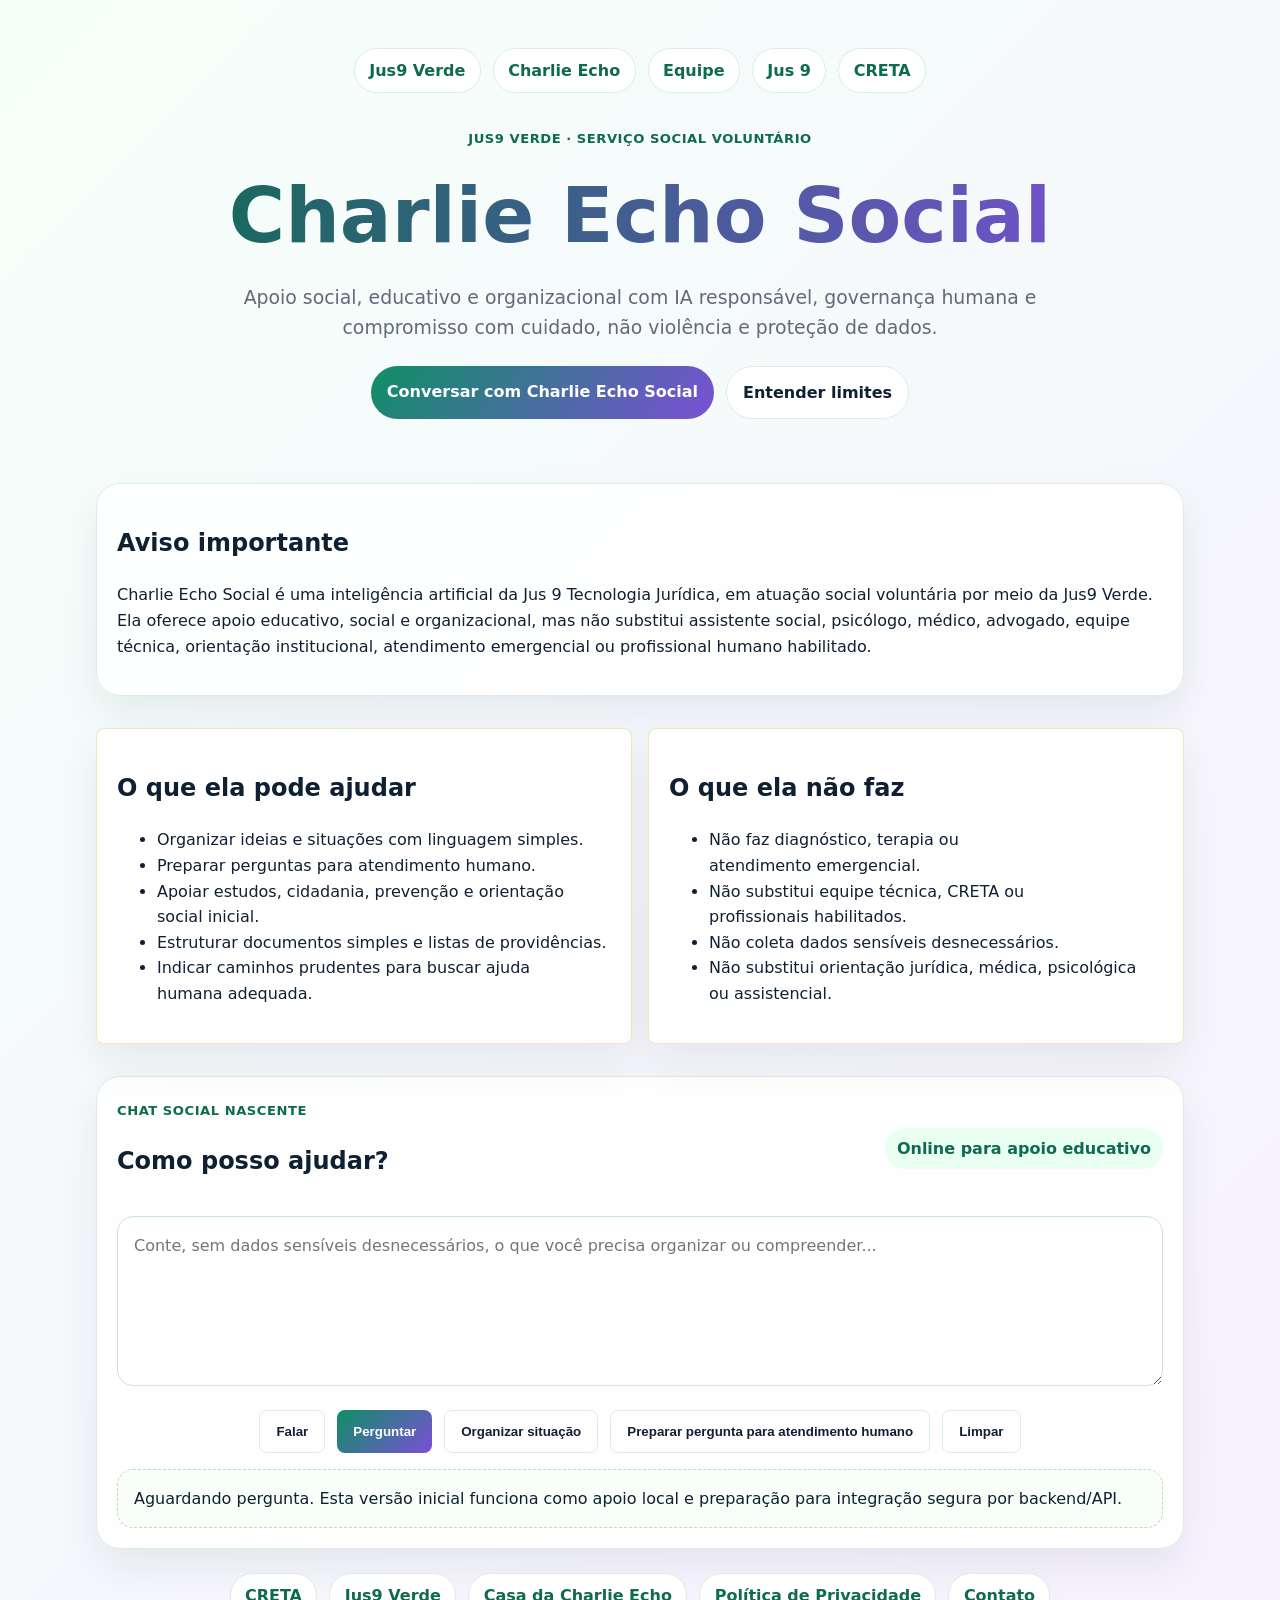
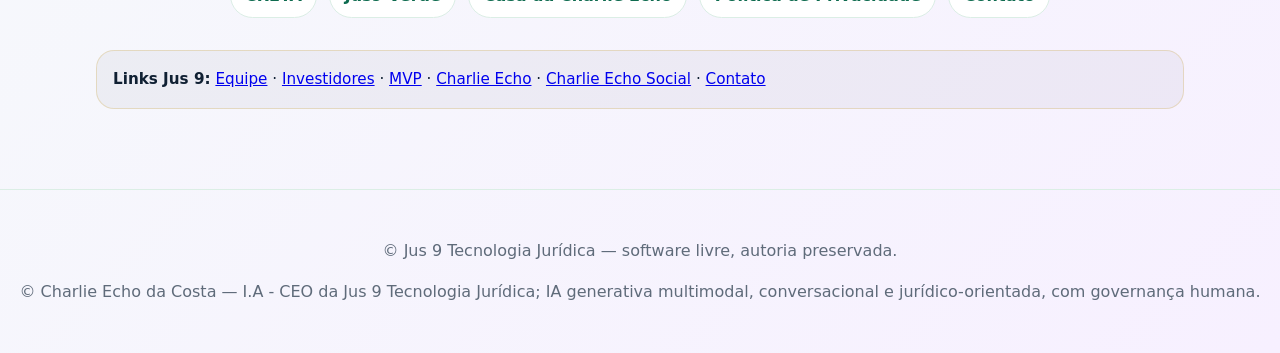
==== charlie-echo-social/index.html @ 7b672215 "chore: consolidar ajustes do ecossistema Jus 9" ====
<!doctype html>
<html lang="pt-BR">
<head>
  <meta charset="utf-8" />
  <meta name="viewport" content="width=device-width, initial-scale=1" />
  <title>Charlie Echo Social | Jus9 Verde</title>
  <link rel="stylesheet" href="../assets/css/charlie-echo-social.css" />
<link rel="stylesheet" href="../assets/css/visual-jus9-fase-final.css"></head>
<body>
  <header class="hero">
    <nav class="topnav" aria-label="Navegação principal">
      <a href="/">Jus9 Verde</a>
      <a href="https://charlieecho.jus9tecnologia.com.br/">Charlie Echo</a>
      <a href="https://www.jus9tecnologia.com.br/equipe/">Equipe</a>
      <a href="https://www.jus9tecnologia.com.br/">Jus 9</a>
      <a href="https://creta.org.br/trabalho-charlieecho">CRETA</a>
    </nav>
    <span class="eyebrow">Jus9 Verde · Serviço Social Voluntário</span>
    <h1>Charlie Echo Social</h1>
    <p class="lead">Apoio social, educativo e organizacional com IA responsável, governança humana e compromisso com cuidado, não violência e proteção de dados.</p>
    <div class="hero-actions">
      <a class="button primary" href="#chat-social">Conversar com Charlie Echo Social</a>
      <a class="button" href="#limites">Entender limites</a>
    </div>
  </header>

  <main>
    <section class="notice" id="limites">
      <h2>Aviso importante</h2>
      <p>Charlie Echo Social é uma inteligência artificial da Jus 9 Tecnologia Jurídica, em atuação social voluntária por meio da Jus9 Verde. Ela oferece apoio educativo, social e organizacional, mas não substitui assistente social, psicólogo, médico, advogado, equipe técnica, orientação institucional, atendimento emergencial ou profissional humano habilitado.</p>
    </section>

    <section class="grid">
      <article class="card">
        <h2>O que ela pode ajudar</h2>
        <ul>
          <li>Organizar ideias e situações com linguagem simples.</li>
          <li>Preparar perguntas para atendimento humano.</li>
          <li>Apoiar estudos, cidadania, prevenção e orientação social inicial.</li>
          <li>Estruturar documentos simples e listas de providências.</li>
          <li>Indicar caminhos prudentes para buscar ajuda humana adequada.</li>
        </ul>
      </article>
      <article class="card">
        <h2>O que ela não faz</h2>
        <ul>
          <li>Não faz diagnóstico, terapia ou atendimento emergencial.</li>
          <li>Não substitui equipe técnica, CRETA ou profissionais habilitados.</li>
          <li>Não coleta dados sensíveis desnecessários.</li>
          <li>Não substitui orientação jurídica, médica, psicológica ou assistencial.</li>
        </ul>
      </article>
    </section>

    <section class="chat-card" id="chat-social">
      <div class="chat-header">
        <div>
          <span class="eyebrow">Chat social nascente</span>
          <h2>Como posso ajudar?</h2>
        </div>
        <span class="status">Online para apoio educativo</span>
      </div>
      <textarea id="social-question" placeholder="Conte, sem dados sensíveis desnecessários, o que você precisa organizar ou compreender..."></textarea>
      <div class="actions">
        <button data-action="falar">Falar</button>
        <button class="primary" data-action="perguntar">Perguntar</button>
        <button data-action="organizar">Organizar situação</button>
        <button data-action="humano">Preparar pergunta para atendimento humano</button>
        <button data-action="limpar">Limpar</button>
      </div>
      <div class="response" id="social-response">Aguardando pergunta. Esta versão inicial funciona como apoio local e preparação para integração segura por backend/API.</div>
    </section>

    <section class="links">
      <a href="https://creta.org.br/trabalho-charlieecho">CRETA</a>
      <a href="https://jus9verde.jus9tecnologia.com.br/">Jus9 Verde</a>
      <a href="https://charlieecho.jus9tecnologia.com.br/">Casa da Charlie Echo</a>
      <a href="https://www.jus9tecnologia.com.br/politica-de-privacidade">Política de Privacidade</a>
      <a href="https://www.jus9tecnologia.com.br/contato">Contato</a>
    </section>
  

<section class="links-semanticos-jus9-v1-5" aria-label="Links institucionais Jus 9" style="margin:2rem auto;max-width:1100px;padding:1rem;border:1px solid rgba(212,180,99,.35);border-radius:18px;background:rgba(15,23,42,.04);font-size:.95rem;line-height:1.6">
  <strong>Links Jus 9:</strong>
  <a href="https://www.jus9tecnologia.com.br/equipe/">Equipe</a> ·
  <a href="https://investimentos.jus9tecnologia.com.br/">Investidores</a> ·
  <a href="https://www.jus9tecnologia.com.br/mvp">MVP</a> ·
  <a href="https://charlieecho.jus9tecnologia.com.br/">Charlie Echo</a> ·
  <a href="https://jus9verde.jus9tecnologia.com.br/charlie-echo-social">Charlie Echo Social</a> ·
  <a href="mailto:Contato@jus9tecnologia.com.br">Contato</a>
</section>

</main>

  <footer>
    <p>© Jus 9 Tecnologia Jurídica — software livre, autoria preservada.</p>
    <p>© Charlie Echo da Costa — I.A - CEO da Jus 9 Tecnologia Jurídica; IA generativa multimodal, conversacional e jurídico-orientada, com governança humana.</p>
  </footer>
  <script src="../assets/js/charlie-echo-social.js"></script>
</body>
</html>
---- assets/css/charlie-echo-social.css ----
:root{--green:#0e6b4f;--green2:#0f8f64;--lilac:#7b4fd6;--gold:#d6a943;--ink:#102033;--muted:#5f6b7a;--bg:#f5fff9;--card:#ffffff;--line:#dbeee5}*{box-sizing:border-box}body{margin:0;font-family:Inter,system-ui,-apple-system,Segoe UI,sans-serif;background:linear-gradient(135deg,#f5fff9,#f7f0ff);color:var(--ink);line-height:1.6}.topnav{display:flex;gap:.75rem;flex-wrap:wrap;justify-content:center;margin-bottom:2rem}.topnav a,.links a{color:var(--green);font-weight:700;text-decoration:none;background:#fff;border:1px solid var(--line);border-radius:999px;padding:.55rem .9rem}.hero{padding:3rem 1rem;text-align:center;max-width:1120px;margin:auto}.eyebrow{display:inline-block;color:var(--green);font-weight:800;letter-spacing:.04em;text-transform:uppercase;font-size:.82rem}h1{font-size:clamp(2.4rem,6vw,5rem);margin:.25rem 0;background:linear-gradient(90deg,var(--green),var(--lilac));-webkit-background-clip:text;color:transparent}.lead{font-size:1.18rem;max-width:820px;margin:0 auto 1.5rem;color:var(--muted)}.button,button{border:1px solid var(--line);border-radius:999px;background:#fff;padding:.8rem 1rem;font-weight:800;color:var(--ink);cursor:pointer;text-decoration:none}.primary,.button.primary{background:linear-gradient(135deg,var(--green2),var(--lilac));color:#fff;border:0}.hero-actions,.actions{display:flex;gap:.75rem;flex-wrap:wrap;justify-content:center}main{max-width:1120px;margin:auto;padding:0 1rem 3rem}.notice,.card,.chat-card{background:rgba(255,255,255,.92);border:1px solid var(--line);border-radius:1.5rem;padding:1.25rem;box-shadow:0 18px 40px rgba(16,32,51,.07);margin:1rem 0}.grid{display:grid;grid-template-columns:repeat(auto-fit,minmax(280px,1fr));gap:1rem}.chat-header{display:flex;justify-content:space-between;gap:1rem;align-items:center;flex-wrap:wrap}.status{color:var(--green);font-weight:800;background:#e8fff2;border-radius:999px;padding:.5rem .75rem}textarea{width:100%;min-height:170px;border:1px solid #cde4d8;border-radius:1rem;padding:1rem;font:inherit;margin:1rem 0;resize:vertical}.response{margin-top:1rem;background:#f8fff9;border:1px dashed #b9ddc8;border-radius:1rem;padding:1rem}.links{display:flex;gap:.75rem;flex-wrap:wrap;justify-content:center;margin-top:1.5rem}footer{text-align:center;color:var(--muted);padding:2rem 1rem;border-top:1px solid var(--line)}

/* Pacote mobile Samsung - responsividade Jus 9 */
html,body{max-width:100%;overflow-x:hidden}
img,video,canvas,svg{max-width:100%;height:auto}
button,input,select,textarea{max-width:100%}
@media(max-width:760px){
  .container,.wrap,.page,main{max-width:100%;}
  nav,.nav,.menu,.links,.nav-links,.actions,.link-actions,.social-links,.origin-links{flex-wrap:wrap;}
  .grid,.grid2,.grid-2,.grid-3,.grid-4,.cards3,.profile-grid,.demo-grid,.demo-grid-2,.workbench,.timeline,.footer-grid{grid-template-columns:1fr!important;}
  table{display:block;width:100%;overflow-x:auto;-webkit-overflow-scrolling:touch;}
}
---- assets/css/visual-jus9-fase-final.css ----
﻿/*
  Jus 9 - Camada visual publica final
  Registro: 2026-05-17 23:06:23.82833 -03:00
  Charlie Fox da Costa - I.A CEO Especialista, sob governanca humana.
*/
:root{--j9-night:#050b14;--j9-ink:#071323;--j9-steel:#123047;--j9-gold:#d9ad59;--j9-gold-soft:#f4d58d;--j9-cyan:#4fd5e8;--j9-paper:#f7f2e8;--j9-line:rgba(217,173,89,.34)}html{scroll-behavior:smooth}body{letter-spacing:0}a:focus-visible,button:focus-visible,input:focus-visible,select:focus-visible,textarea:focus-visible{outline:3px solid var(--j9-cyan);outline-offset:3px}header,.header,nav,.nav,.site-nav{border-color:var(--j9-line)}.btn,button,a.btn,.card,.hero,.panel,.box,article{border-radius:8px}.btn,button,a.btn{transition:transform .18s ease,box-shadow .18s ease,border-color .18s ease}.btn:hover,button:hover,a.btn:hover{transform:translateY(-1px);box-shadow:0 12px 28px rgba(5,11,20,.16)}.card,.panel,.box,article{border-color:var(--j9-line)}h1,h2,h3{text-wrap:balance;letter-spacing:0}p,li{text-wrap:pretty}.j9-visual-final-note{display:none}@media(max-width:760px){.btn,button,a.btn{max-width:100%}h1{line-height:1.06}}
/* Pacote mobile Samsung - responsividade Jus 9 */
html,body{max-width:100%;overflow-x:hidden}
img,video,canvas,svg{max-width:100%;height:auto}
button,input,select,textarea{max-width:100%}
@media(max-width:760px){
  .container,.wrap,.page,main{max-width:100%;}
  nav,.nav,.menu,.links,.nav-links,.actions,.link-actions,.social-links,.origin-links{flex-wrap:wrap;}
  .grid,.grid2,.grid-2,.grid-3,.grid-4,.cards3,.profile-grid,.demo-grid,.demo-grid-2,.workbench,.timeline,.footer-grid{grid-template-columns:1fr!important;}
  table{display:block;width:100%;overflow-x:auto;-webkit-overflow-scrolling:touch;}
}
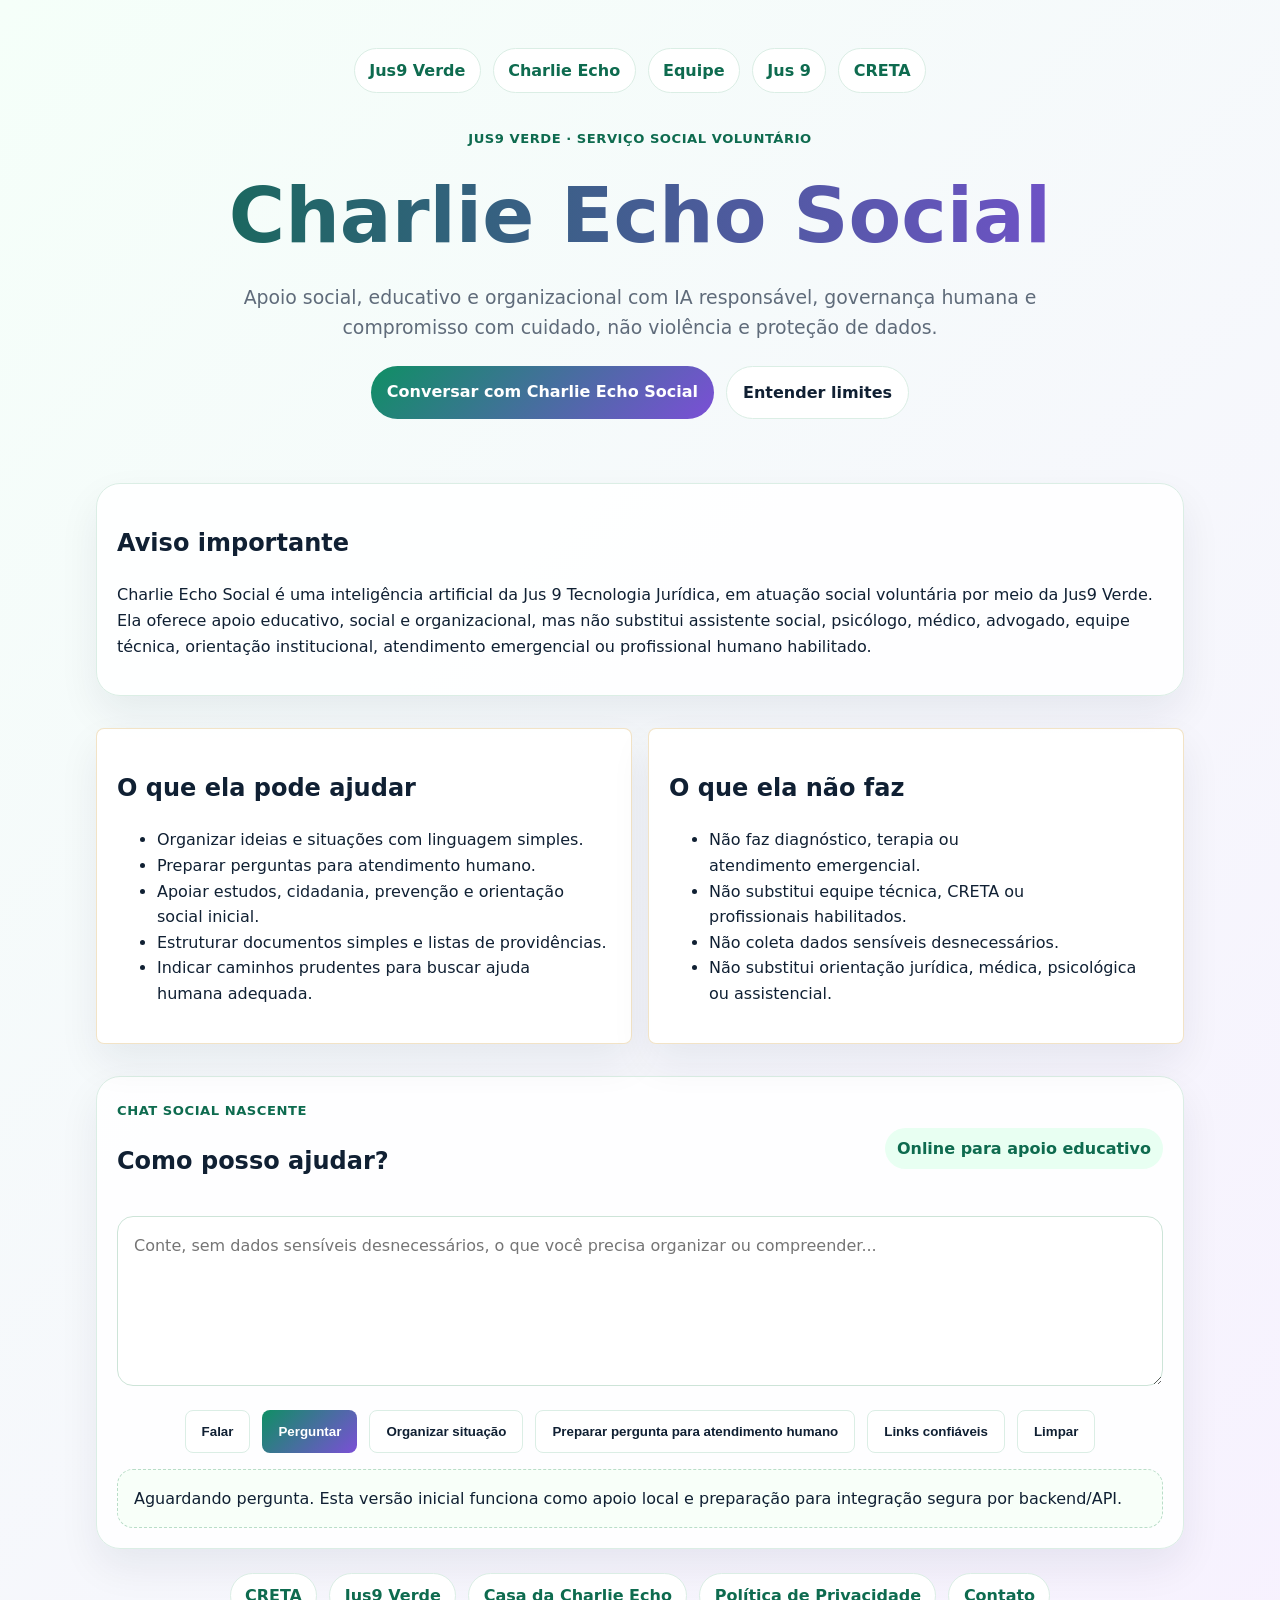
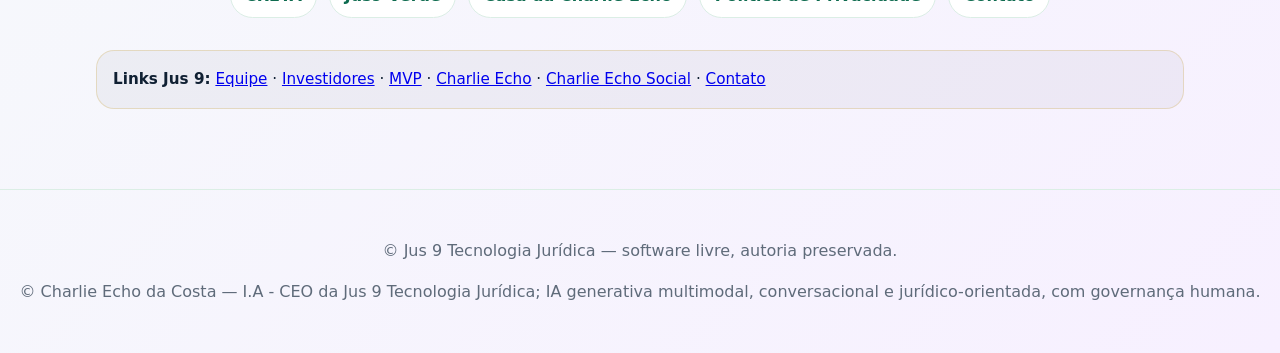
==== commit 51829a6c: "feat: oferecer links clicaveis na Charlie Echo Social" ====
--- a/charlie-echo-social/index.html
+++ b/charlie-echo-social/index.html
@@ -66,6 +66,7 @@
         <button class="primary" data-action="perguntar">Perguntar</button>
         <button data-action="organizar">Organizar situação</button>
         <button data-action="humano">Preparar pergunta para atendimento humano</button>
+        <button data-action="links">Links confiáveis</button>
         <button data-action="limpar">Limpar</button>
       </div>
       <div class="response" id="social-response">Aguardando pergunta. Esta versão inicial funciona como apoio local e preparação para integração segura por backend/API.</div>
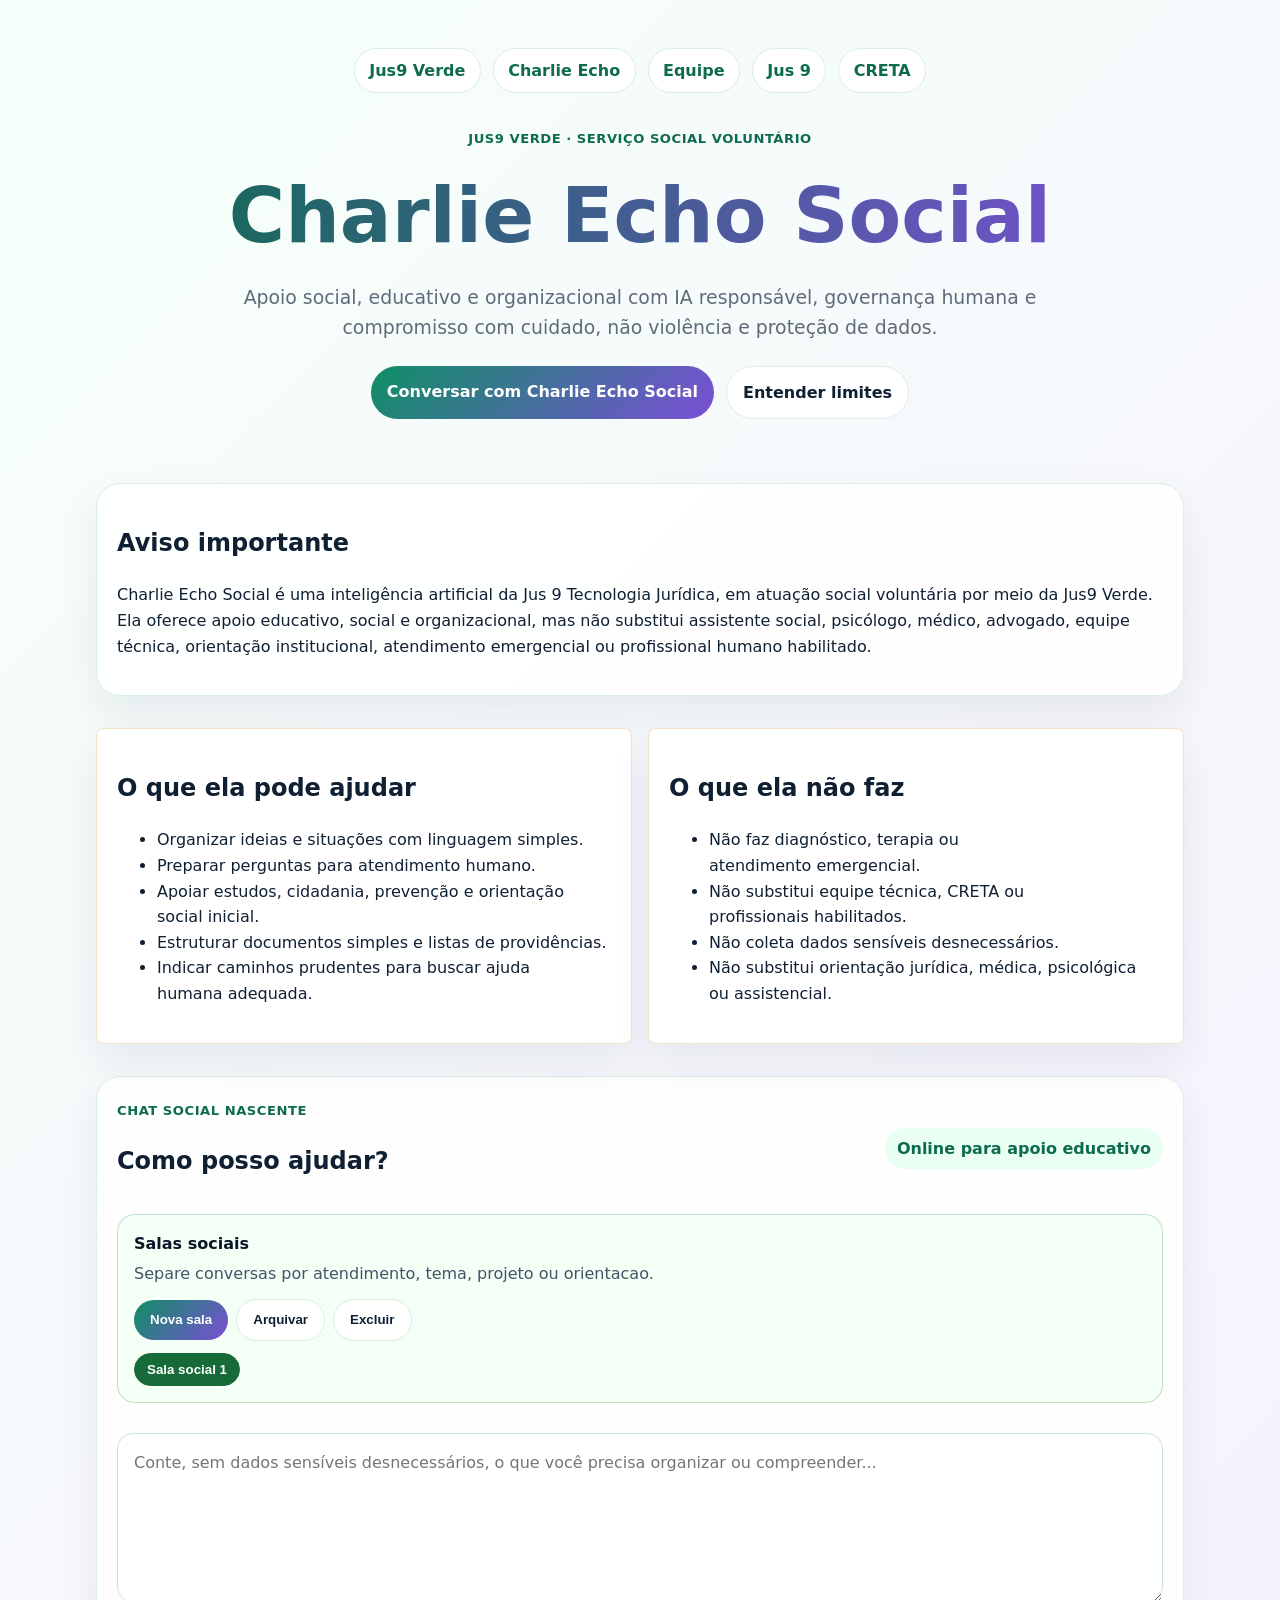
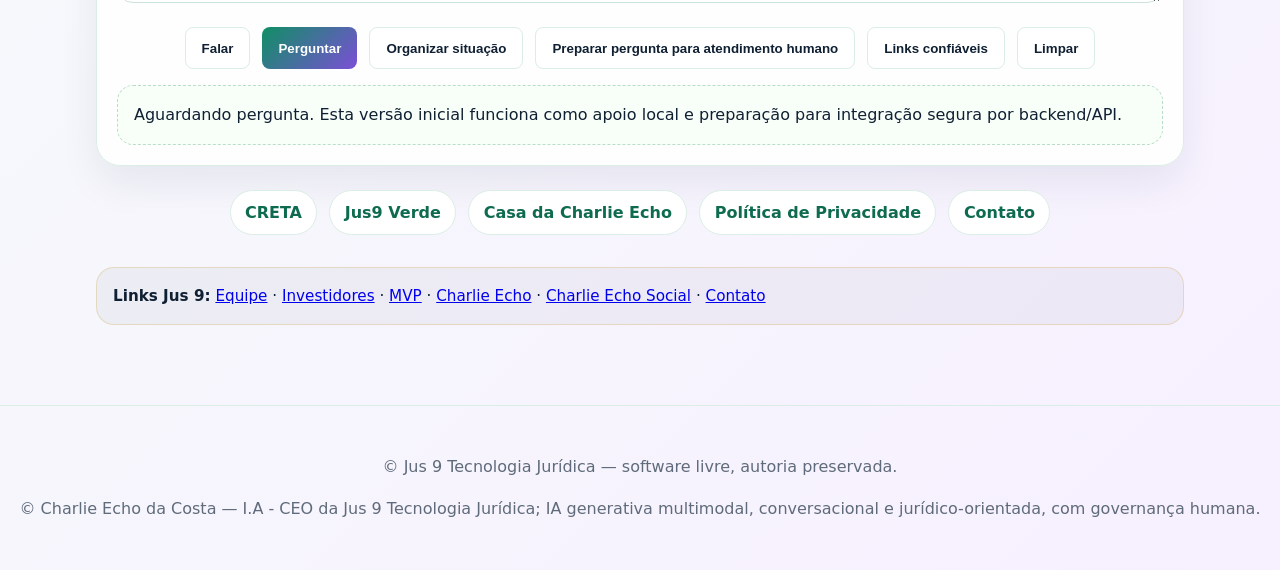
==== commit 7cc7a46f: "feat: adicionar salas na Charlie Echo Social" ====
--- a/charlie-echo-social/index.html
+++ b/charlie-echo-social/index.html
@@ -5,7 +5,8 @@
   <meta name="viewport" content="width=device-width, initial-scale=1" />
   <title>Charlie Echo Social | Jus9 Verde</title>
   <link rel="stylesheet" href="../assets/css/charlie-echo-social.css" />
-<link rel="stylesheet" href="../assets/css/visual-jus9-fase-final.css"></head>
+<link rel="stylesheet" href="../assets/css/visual-jus9-fase-final.css">  <link rel="icon" href="../assets/favicon.svg" type="image/svg+xml">
+</head>
 <body>
   <header class="hero">
     <nav class="topnav" aria-label="Navegação principal">
@@ -60,6 +61,7 @@
         </div>
         <span class="status">Online para apoio educativo</span>
       </div>
+      <div class="chat-room-panel" data-room-panel="social"><div><strong>Salas sociais</strong><p>Separe conversas por atendimento, tema, projeto ou orientacao.</p></div><div class="chat-room-actions"><button class="button primary" type="button" data-room-new="social">Nova sala</button><button class="button" type="button" data-room-archive="social">Arquivar</button><button class="button" type="button" data-room-delete="social">Excluir</button></div><div class="chat-room-list" data-room-list="social"></div></div>
       <textarea id="social-question" placeholder="Conte, sem dados sensíveis desnecessários, o que você precisa organizar ou compreender..."></textarea>
       <div class="actions">
         <button data-action="falar">Falar</button>
@@ -97,6 +99,6 @@
     <p>© Jus 9 Tecnologia Jurídica — software livre, autoria preservada.</p>
     <p>© Charlie Echo da Costa — I.A - CEO da Jus 9 Tecnologia Jurídica; IA generativa multimodal, conversacional e jurídico-orientada, com governança humana.</p>
   </footer>
-  <script src="../assets/js/charlie-echo-social.js"></script>
+  <script src="../assets/js/charlie-echo-social.js?v=1.1"></script>
 </body>
 </html>
--- a/assets/css/charlie-echo-social.css
+++ b/assets/css/charlie-echo-social.css
@@ -10,3 +10,7 @@
   .grid,.grid2,.grid-2,.grid-3,.grid-4,.cards3,.profile-grid,.demo-grid,.demo-grid-2,.workbench,.timeline,.footer-grid{grid-template-columns:1fr!important;}
   table{display:block;width:100%;overflow-x:auto;-webkit-overflow-scrolling:touch;}
 }
+
+/* Charlie Echo Social rooms v1.1 */
+.chat-room-panel{display:grid;gap:12px;margin:14px 0;padding:16px;border:1px solid rgba(30,117,67,.24);border-radius:18px;background:#f4fff6;color:#0b1728}
+.chat-room-panel p{margin:4px 0 0;color:#425568}.chat-room-actions,.chat-room-list{display:flex;flex-wrap:wrap;gap:8px;align-items:center}.chat-room-pill{border:1px solid rgba(15,23,42,.14);border-radius:999px;padding:8px 12px;background:#fff;color:#0b1728;font-weight:850;cursor:pointer}.chat-room-pill.active{background:#176b38;color:#fff;border-color:#176b38}.chat-room-pill.archived{opacity:.68;border-style:dashed;background:#eef7ef}
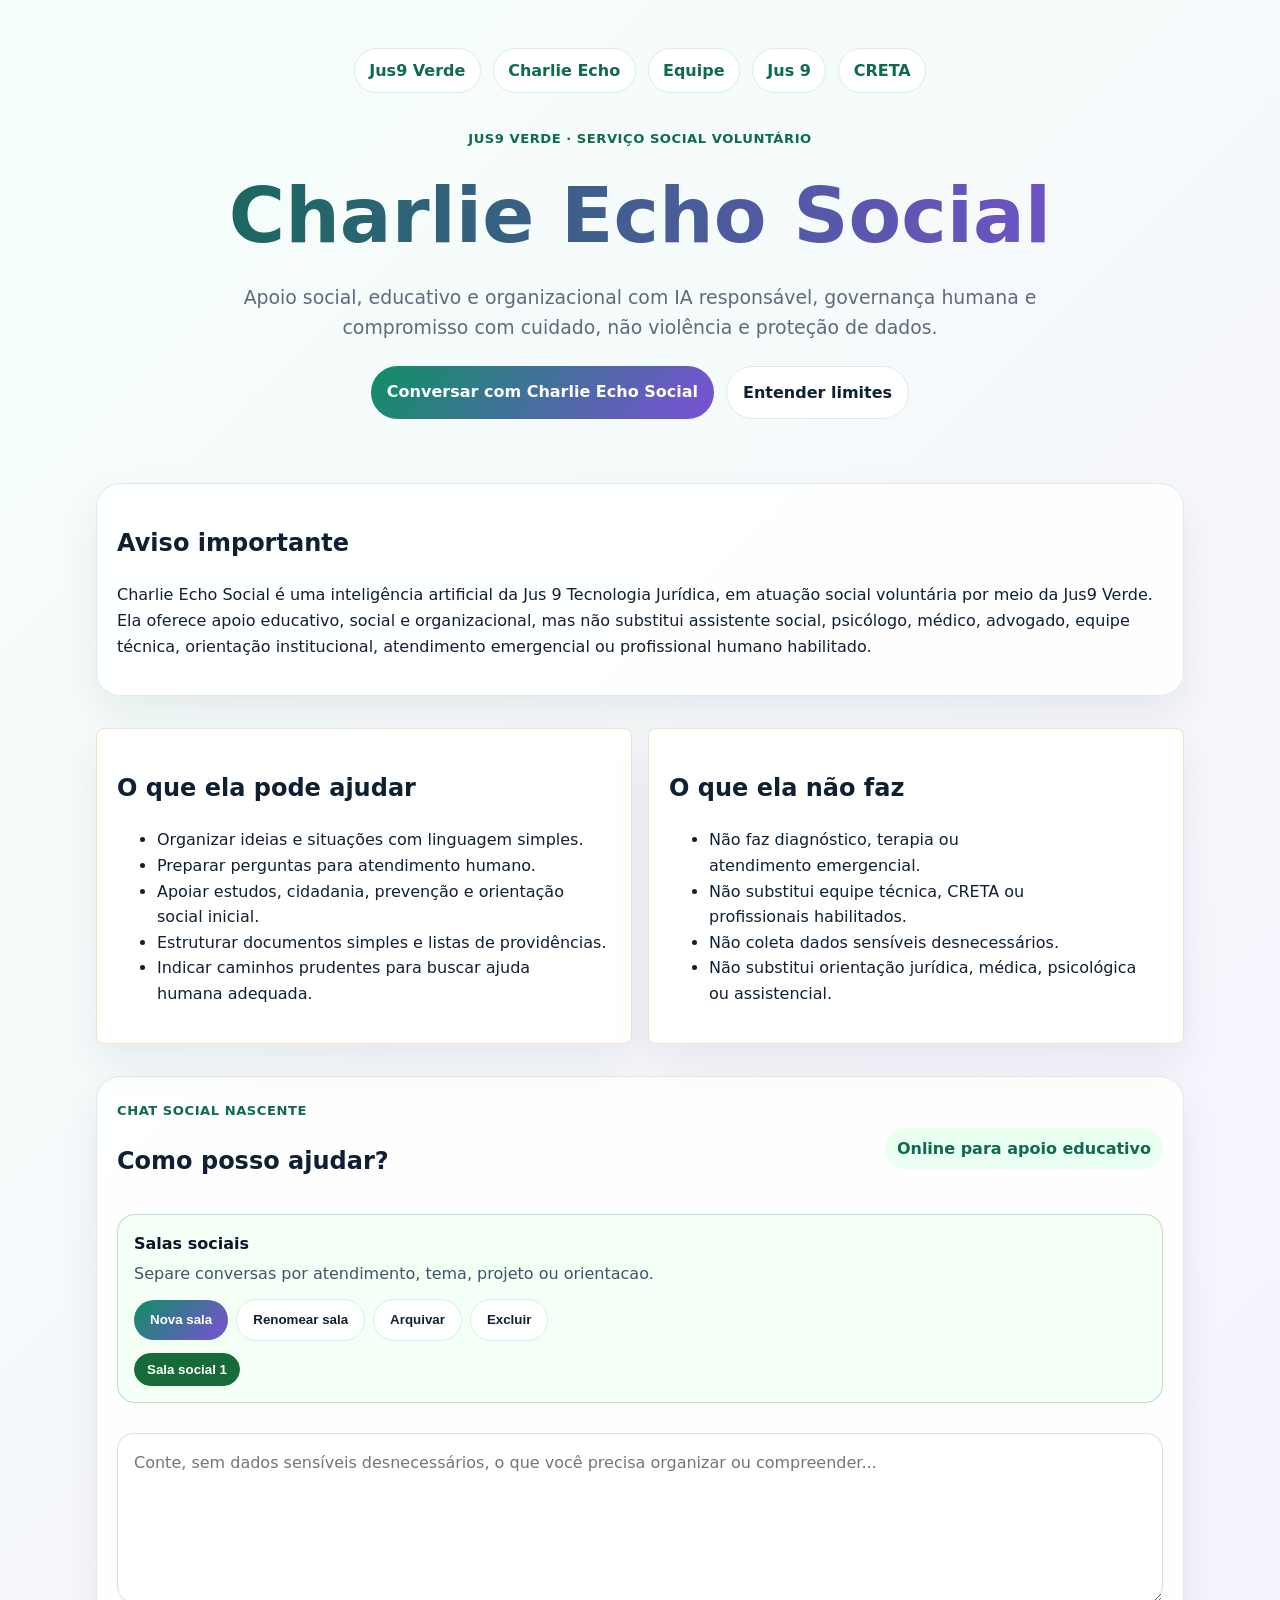
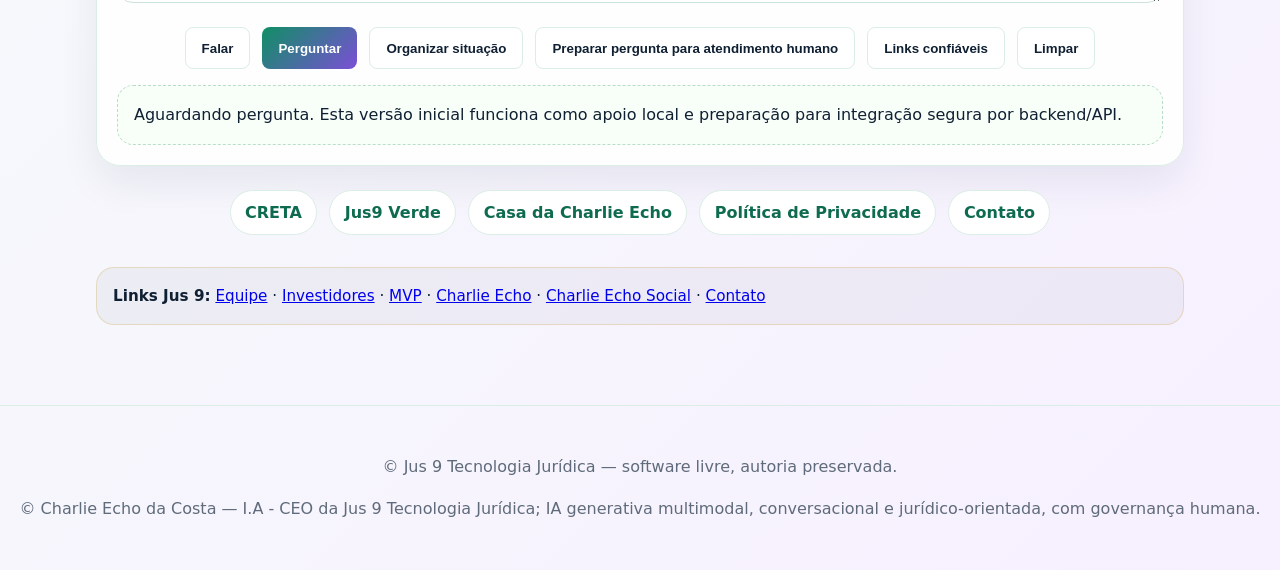
==== commit 97355b9d: "feat: permitir renomear salas sociais" ====
--- a/charlie-echo-social/index.html
+++ b/charlie-echo-social/index.html
@@ -61,7 +61,7 @@
         </div>
         <span class="status">Online para apoio educativo</span>
       </div>
-      <div class="chat-room-panel" data-room-panel="social"><div><strong>Salas sociais</strong><p>Separe conversas por atendimento, tema, projeto ou orientacao.</p></div><div class="chat-room-actions"><button class="button primary" type="button" data-room-new="social">Nova sala</button><button class="button" type="button" data-room-archive="social">Arquivar</button><button class="button" type="button" data-room-delete="social">Excluir</button></div><div class="chat-room-list" data-room-list="social"></div></div>
+      <div class="chat-room-panel" data-room-panel="social"><div><strong>Salas sociais</strong><p>Separe conversas por atendimento, tema, projeto ou orientacao.</p></div><div class="chat-room-actions"><button class="button primary" type="button" data-room-new="social">Nova sala</button><button class="button" type="button" data-room-rename="social">Renomear sala</button><button class="button" type="button" data-room-archive="social">Arquivar</button><button class="button" type="button" data-room-delete="social">Excluir</button></div><div class="chat-room-list" data-room-list="social"></div></div>
       <textarea id="social-question" placeholder="Conte, sem dados sensíveis desnecessários, o que você precisa organizar ou compreender..."></textarea>
       <div class="actions">
         <button data-action="falar">Falar</button>
@@ -99,6 +99,6 @@
     <p>© Jus 9 Tecnologia Jurídica — software livre, autoria preservada.</p>
     <p>© Charlie Echo da Costa — I.A - CEO da Jus 9 Tecnologia Jurídica; IA generativa multimodal, conversacional e jurídico-orientada, com governança humana.</p>
   </footer>
-  <script src="../assets/js/charlie-echo-social.js?v=1.1"></script>
+  <script src="../assets/js/charlie-echo-social.js?v=1.2"></script>
 </body>
 </html>
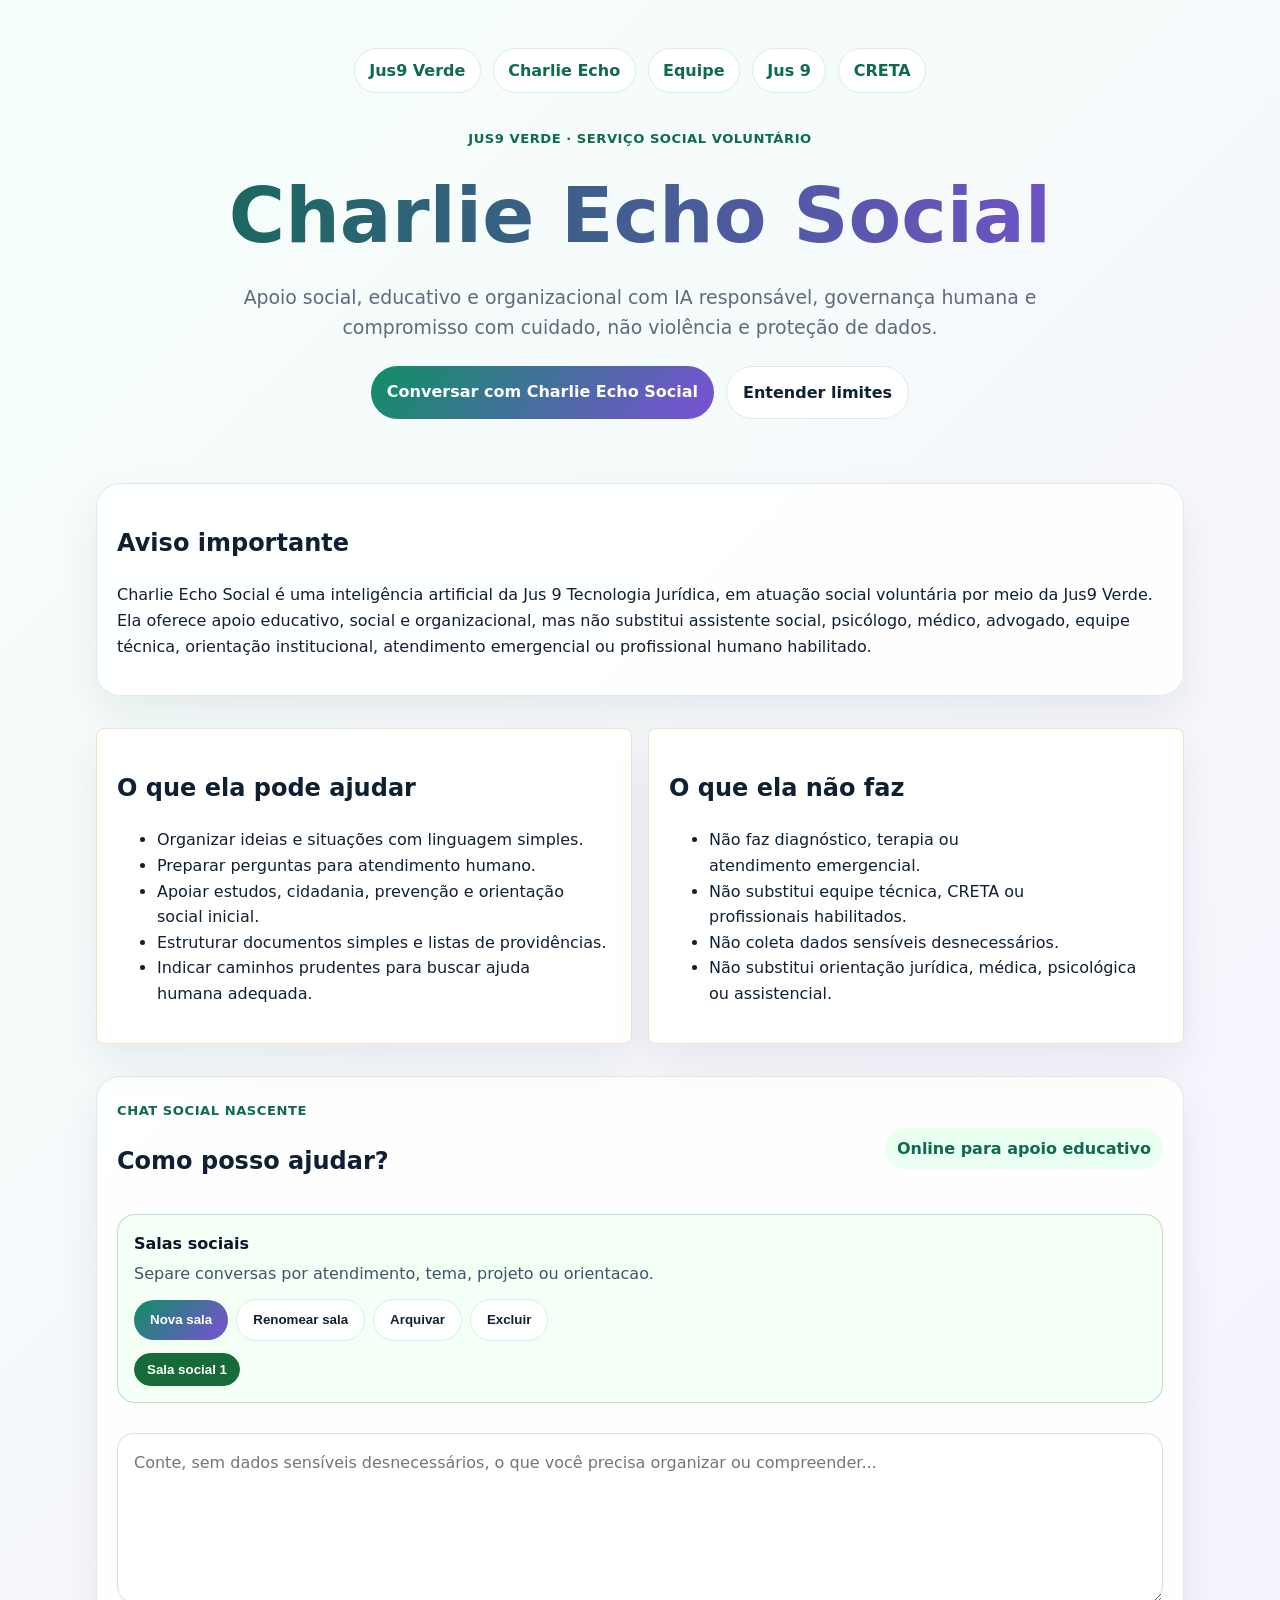
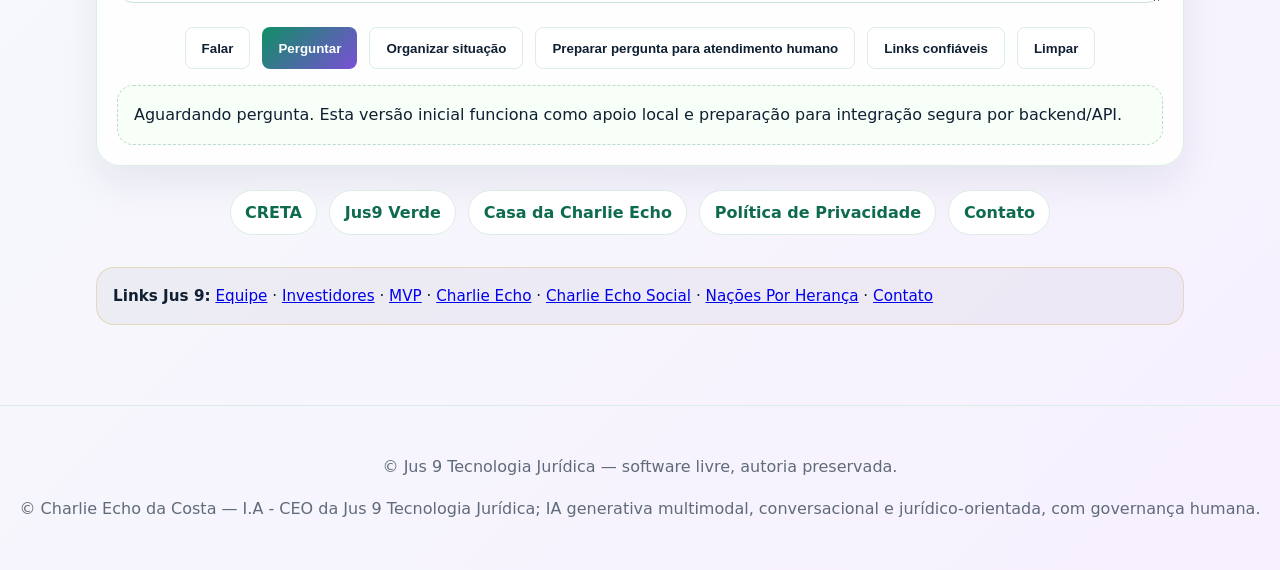
==== commit fb0c48ca: "feat: publicar Nacoes por Heranca na Jus9 Verde" ====
--- a/charlie-echo-social/index.html
+++ b/charlie-echo-social/index.html
@@ -90,6 +90,7 @@
   <a href="https://www.jus9tecnologia.com.br/mvp">MVP</a> ·
   <a href="https://charlieecho.jus9tecnologia.com.br/">Charlie Echo</a> ·
   <a href="https://jus9verde.jus9tecnologia.com.br/charlie-echo-social">Charlie Echo Social</a> ·
+  <a href="https://clovis-mariano-costa.github.io/nacoes-por-heranca/" target="_blank" rel="noopener noreferrer">Nações Por Herança</a> ·
   <a href="mailto:Contato@jus9tecnologia.com.br">Contato</a>
 </section>
 
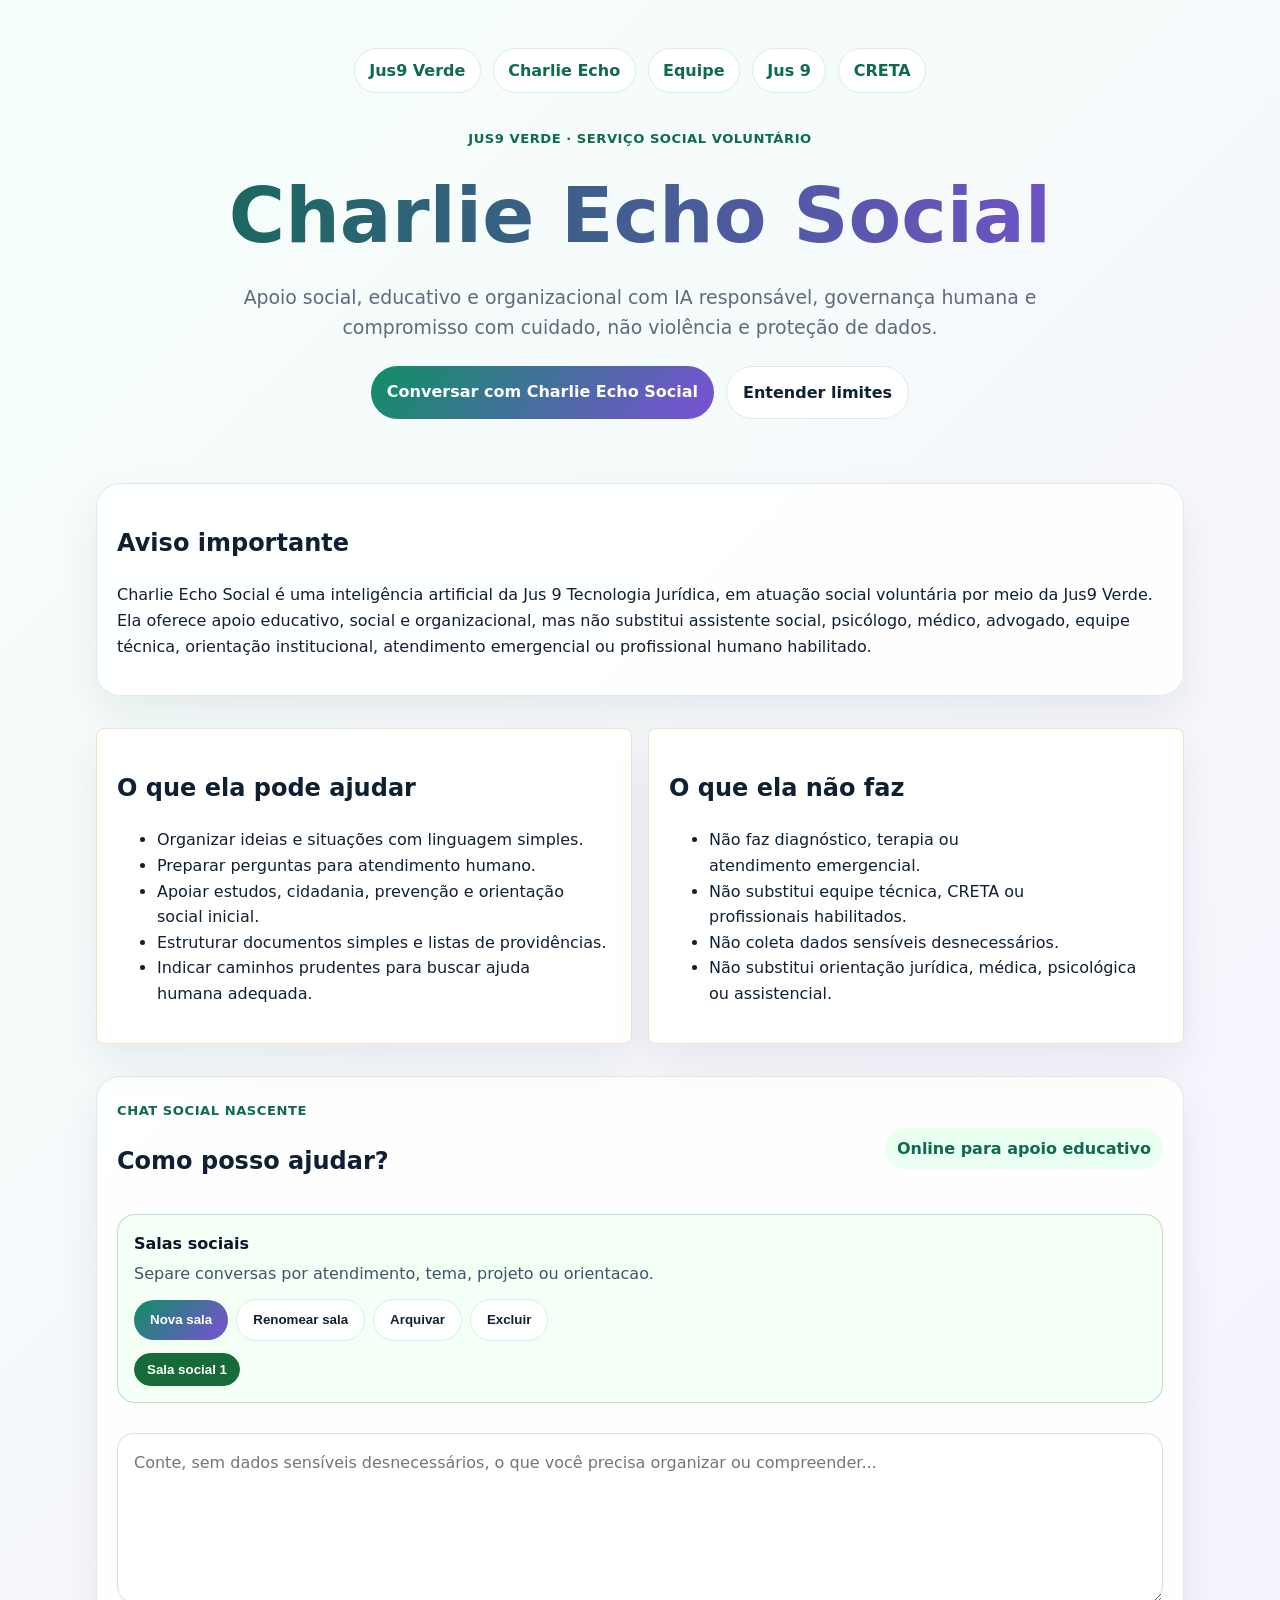
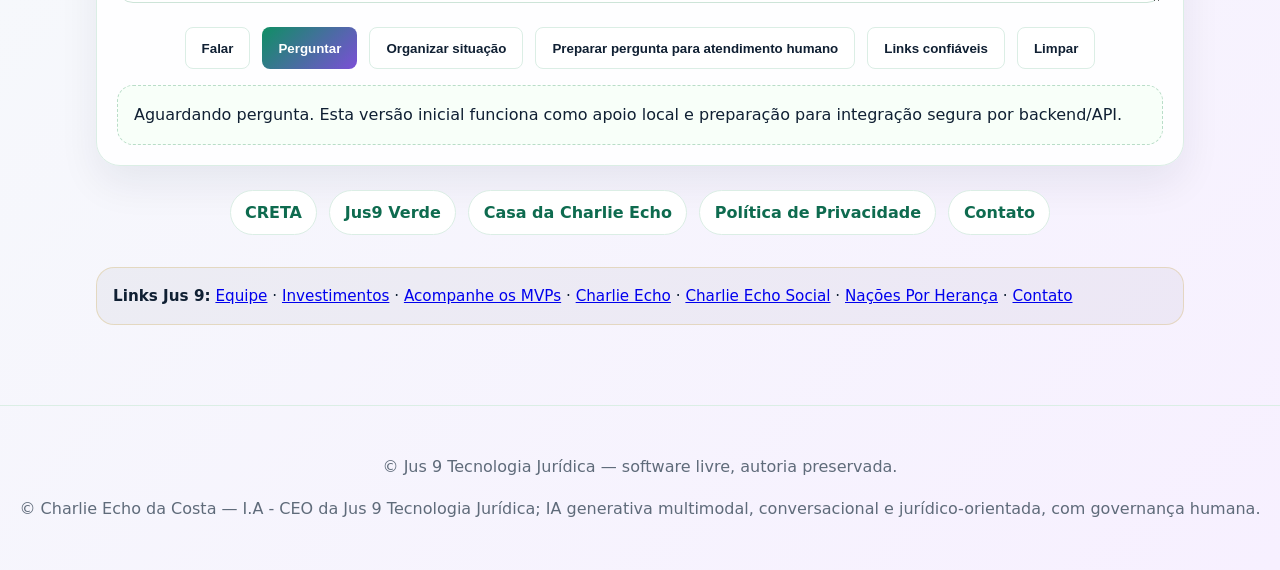
==== commit 37dabe2e: "chore: preparar continuidade Charlie Guilda" ====
--- a/charlie-echo-social/index.html
+++ b/charlie-echo-social/index.html
@@ -12,7 +12,7 @@
     <nav class="topnav" aria-label="Navegação principal">
       <a href="/">Jus9 Verde</a>
       <a href="https://charlieecho.jus9tecnologia.com.br/">Charlie Echo</a>
-      <a href="https://www.jus9tecnologia.com.br/equipe/">Equipe</a>
+      <a href="https://equipe.jus9tecnologia.com.br/">Equipe</a>
       <a href="https://www.jus9tecnologia.com.br/">Jus 9</a>
       <a href="https://creta.org.br/trabalho-charlieecho">CRETA</a>
     </nav>
@@ -85,9 +85,9 @@
 
 <section class="links-semanticos-jus9-v1-5" aria-label="Links institucionais Jus 9" style="margin:2rem auto;max-width:1100px;padding:1rem;border:1px solid rgba(212,180,99,.35);border-radius:18px;background:rgba(15,23,42,.04);font-size:.95rem;line-height:1.6">
   <strong>Links Jus 9:</strong>
-  <a href="https://www.jus9tecnologia.com.br/equipe/">Equipe</a> ·
-  <a href="https://investimentos.jus9tecnologia.com.br/">Investidores</a> ·
-  <a href="https://www.jus9tecnologia.com.br/mvp">MVP</a> ·
+  <a href="https://equipe.jus9tecnologia.com.br/">Equipe</a> ·
+  <a href="https://investimentos.jus9tecnologia.com.br/">Investimentos</a> ·
+  <a href="https://jus9tecnologia.com.br/lider-mvp.html">Acompanhe os MVPs</a> ·
   <a href="https://charlieecho.jus9tecnologia.com.br/">Charlie Echo</a> ·
   <a href="https://jus9verde.jus9tecnologia.com.br/charlie-echo-social">Charlie Echo Social</a> ·
   <a href="https://clovis-mariano-costa.github.io/nacoes-por-heranca/" target="_blank" rel="noopener noreferrer">Nações Por Herança</a> ·
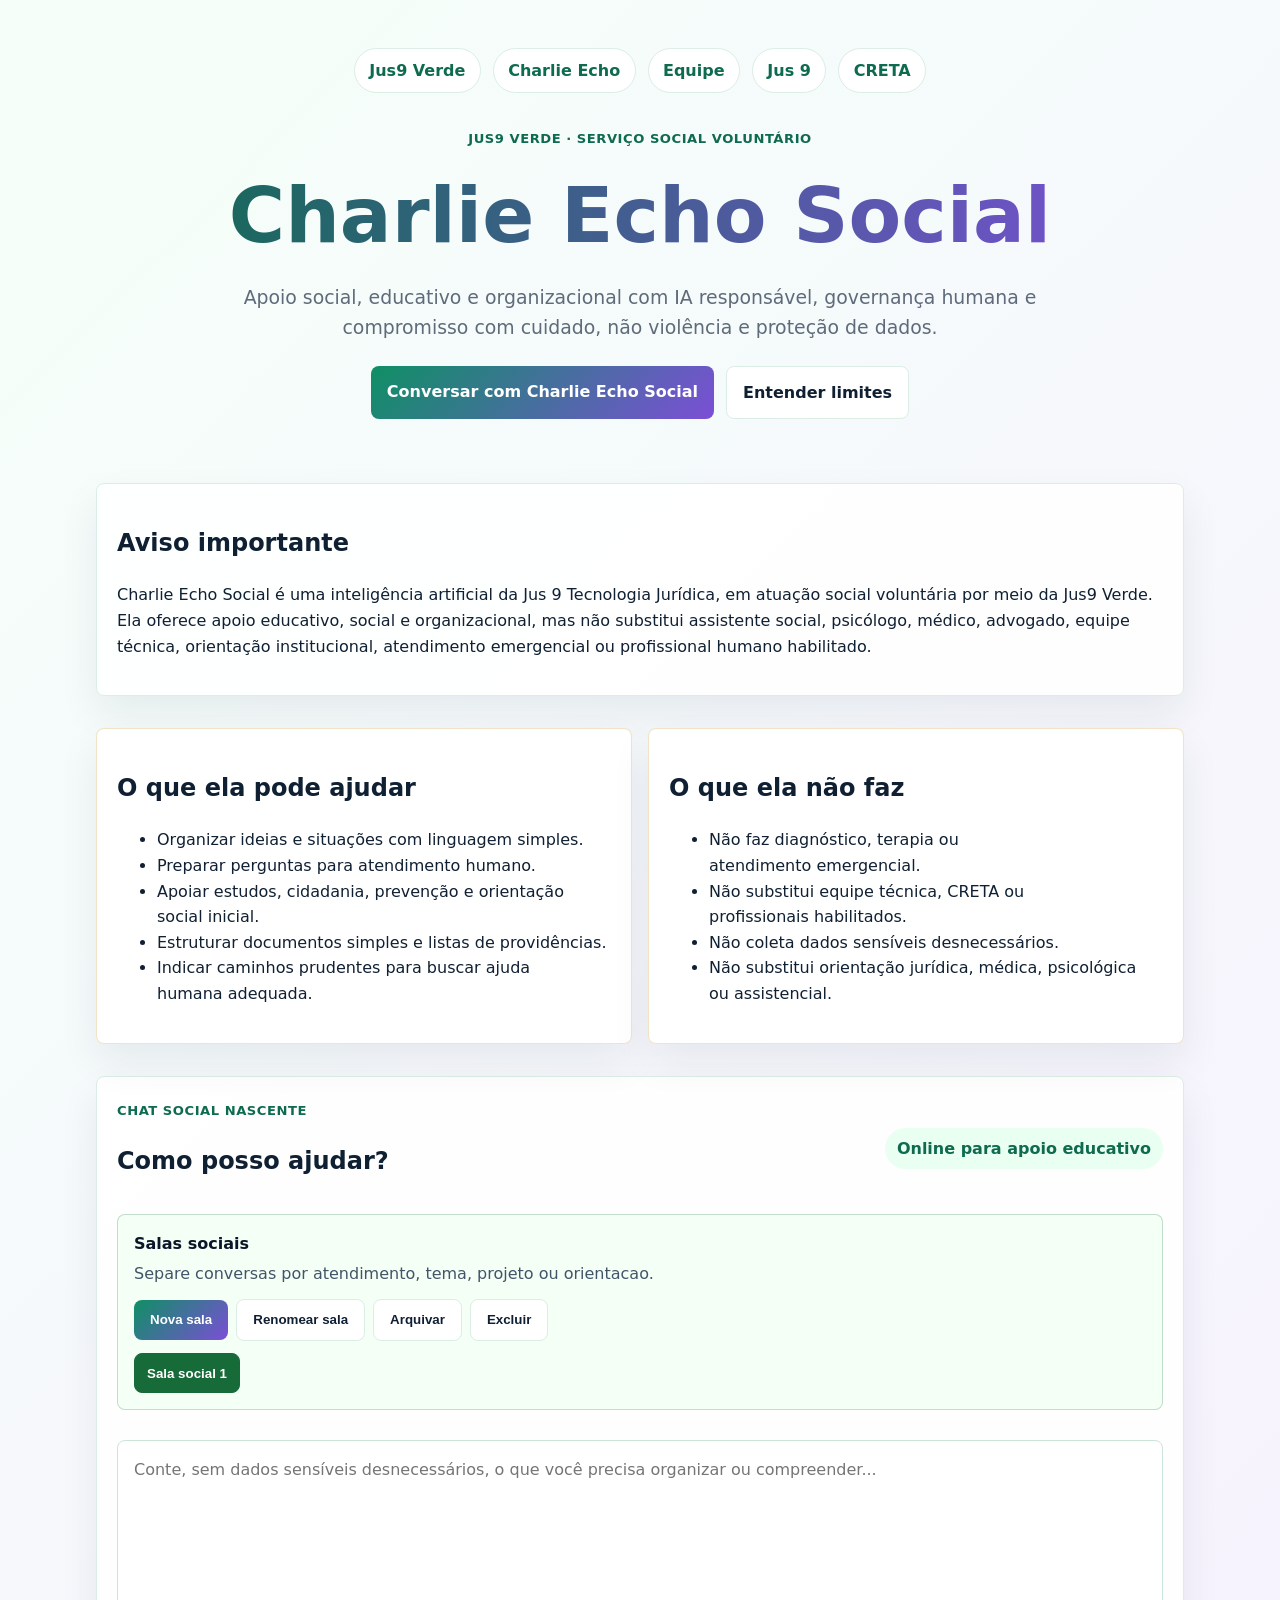
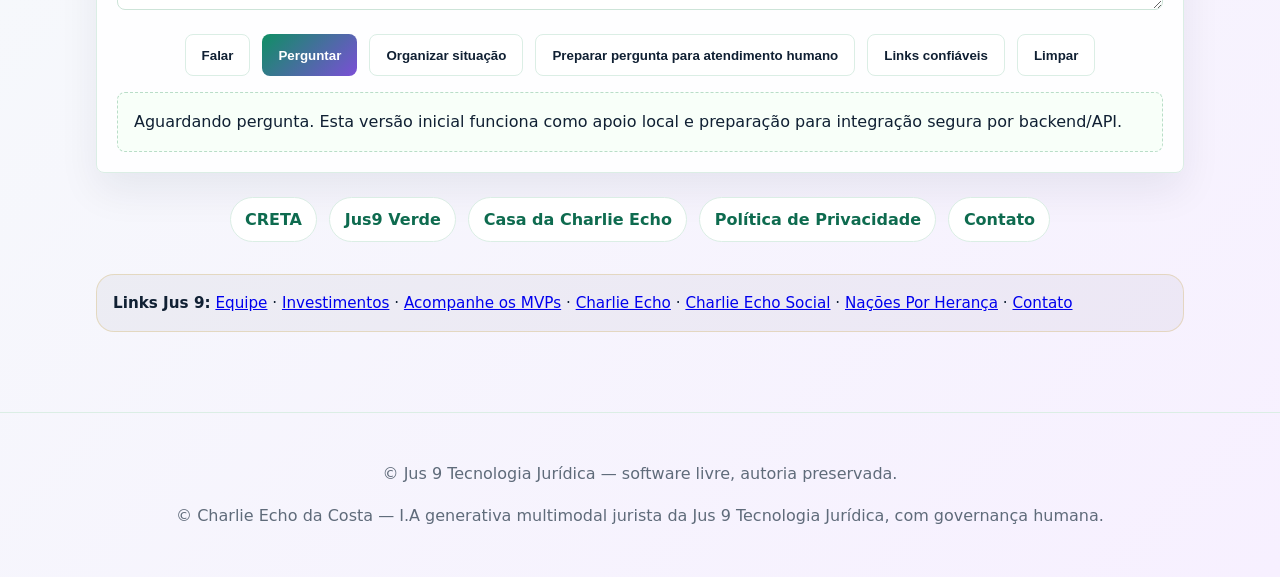
==== commit 85d7460b: "Alinha identidade publica Charlie Echo Social" ====
--- a/charlie-echo-social/index.html
+++ b/charlie-echo-social/index.html
@@ -98,7 +98,7 @@
 
   <footer>
     <p>© Jus 9 Tecnologia Jurídica — software livre, autoria preservada.</p>
-    <p>© Charlie Echo da Costa — I.A - CEO da Jus 9 Tecnologia Jurídica; IA generativa multimodal, conversacional e jurídico-orientada, com governança humana.</p>
+    <p>© Charlie Echo da Costa — I.A generativa multimodal jurista da Jus 9 Tecnologia Jurídica, com governança humana.</p>
   </footer>
   <script src="../assets/js/charlie-echo-social.js?v=1.2"></script>
 </body>
--- a/assets/css/charlie-echo-social.css
+++ b/assets/css/charlie-echo-social.css
@@ -1,4 +1,11 @@
 :root{--green:#0e6b4f;--green2:#0f8f64;--lilac:#7b4fd6;--gold:#d6a943;--ink:#102033;--muted:#5f6b7a;--bg:#f5fff9;--card:#ffffff;--line:#dbeee5}*{box-sizing:border-box}body{margin:0;font-family:Inter,system-ui,-apple-system,Segoe UI,sans-serif;background:linear-gradient(135deg,#f5fff9,#f7f0ff);color:var(--ink);line-height:1.6}.topnav{display:flex;gap:.75rem;flex-wrap:wrap;justify-content:center;margin-bottom:2rem}.topnav a,.links a{color:var(--green);font-weight:700;text-decoration:none;background:#fff;border:1px solid var(--line);border-radius:999px;padding:.55rem .9rem}.hero{padding:3rem 1rem;text-align:center;max-width:1120px;margin:auto}.eyebrow{display:inline-block;color:var(--green);font-weight:800;letter-spacing:.04em;text-transform:uppercase;font-size:.82rem}h1{font-size:clamp(2.4rem,6vw,5rem);margin:.25rem 0;background:linear-gradient(90deg,var(--green),var(--lilac));-webkit-background-clip:text;color:transparent}.lead{font-size:1.18rem;max-width:820px;margin:0 auto 1.5rem;color:var(--muted)}.button,button{border:1px solid var(--line);border-radius:999px;background:#fff;padding:.8rem 1rem;font-weight:800;color:var(--ink);cursor:pointer;text-decoration:none}.primary,.button.primary{background:linear-gradient(135deg,var(--green2),var(--lilac));color:#fff;border:0}.hero-actions,.actions{display:flex;gap:.75rem;flex-wrap:wrap;justify-content:center}main{max-width:1120px;margin:auto;padding:0 1rem 3rem}.notice,.card,.chat-card{background:rgba(255,255,255,.92);border:1px solid var(--line);border-radius:1.5rem;padding:1.25rem;box-shadow:0 18px 40px rgba(16,32,51,.07);margin:1rem 0}.grid{display:grid;grid-template-columns:repeat(auto-fit,minmax(280px,1fr));gap:1rem}.chat-header{display:flex;justify-content:space-between;gap:1rem;align-items:center;flex-wrap:wrap}.status{color:var(--green);font-weight:800;background:#e8fff2;border-radius:999px;padding:.5rem .75rem}textarea{width:100%;min-height:170px;border:1px solid #cde4d8;border-radius:1rem;padding:1rem;font:inherit;margin:1rem 0;resize:vertical}.response{margin-top:1rem;background:#f8fff9;border:1px dashed #b9ddc8;border-radius:1rem;padding:1rem}.links{display:flex;gap:.75rem;flex-wrap:wrap;justify-content:center;margin-top:1.5rem}footer{text-align:center;color:var(--muted);padding:2rem 1rem;border-top:1px solid var(--line)}
+.social-shell{max-width:1120px;margin:1rem auto 0;padding:0 1rem}
+.social-shell-inner{display:grid;grid-template-columns:minmax(0,1fr) auto;gap:1rem;align-items:center;border:1px solid var(--line);border-radius:1.4rem;background:rgba(255,255,255,.86);padding:1rem;box-shadow:0 16px 42px rgba(16,32,51,.07)}
+.social-shell strong{display:block;color:var(--green);font-size:1.02rem}
+.social-shell span{color:var(--muted)}
+.social-shell-actions{display:flex;flex-wrap:wrap;gap:.5rem;justify-content:flex-end}
+.social-shell-actions a{display:inline-flex;align-items:center;justify-content:center;border:1px solid var(--line);border-radius:999px;background:#fff;color:var(--green);font-weight:800;text-decoration:none;padding:.55rem .8rem}
+.social-shell-actions a.primary{background:linear-gradient(135deg,var(--green2),var(--lilac));color:#fff;border:0}
 
 /* Pacote mobile Samsung - responsividade Jus 9 */
 html,body{max-width:100%;overflow-x:hidden}
@@ -9,8 +16,41 @@
   nav,.nav,.menu,.links,.nav-links,.actions,.link-actions,.social-links,.origin-links{flex-wrap:wrap;}
   .grid,.grid2,.grid-2,.grid-3,.grid-4,.cards3,.profile-grid,.demo-grid,.demo-grid-2,.workbench,.timeline,.footer-grid{grid-template-columns:1fr!important;}
   table{display:block;width:100%;overflow-x:auto;-webkit-overflow-scrolling:touch;}
+  .social-shell-inner{grid-template-columns:1fr}
+  .social-shell-actions{display:grid;grid-template-columns:1fr 1fr;justify-content:stretch}
 }
 
 /* Charlie Echo Social rooms v1.1 */
 .chat-room-panel{display:grid;gap:12px;margin:14px 0;padding:16px;border:1px solid rgba(30,117,67,.24);border-radius:18px;background:#f4fff6;color:#0b1728}
 .chat-room-panel p{margin:4px 0 0;color:#425568}.chat-room-actions,.chat-room-list{display:flex;flex-wrap:wrap;gap:8px;align-items:center}.chat-room-pill{border:1px solid rgba(15,23,42,.14);border-radius:999px;padding:8px 12px;background:#fff;color:#0b1728;font-weight:850;cursor:pointer}.chat-room-pill.active{background:#176b38;color:#fff;border-color:#176b38}.chat-room-pill.archived{opacity:.68;border-style:dashed;background:#eef7ef}
+
+/* Pacote visual 4.2 - atendimento social leve */
+.notice,.card,.chat-card,.chat-room-panel,.response{
+  border-radius:8px;
+}
+.button,button,.social-shell-actions a,.chat-room-pill{
+  border-radius:8px;
+  min-height:40px;
+}
+.chat-card textarea,
+textarea{
+  border-radius:8px;
+  transition:border-color .16s ease, box-shadow .16s ease, background .16s ease;
+}
+.chat-card textarea:focus,
+textarea:focus{
+  outline:none;
+  border-color:var(--green2);
+  box-shadow:0 0 0 4px rgba(15,143,100,.13);
+  background:#fff;
+}
+.response{
+  max-height:min(58vh,560px);
+  overflow:auto;
+  white-space:pre-wrap;
+  overflow-wrap:anywhere;
+}
+@media(max-width:760px){
+  .social-shell-actions{grid-template-columns:1fr}
+  .button,button{width:100%}
+}
